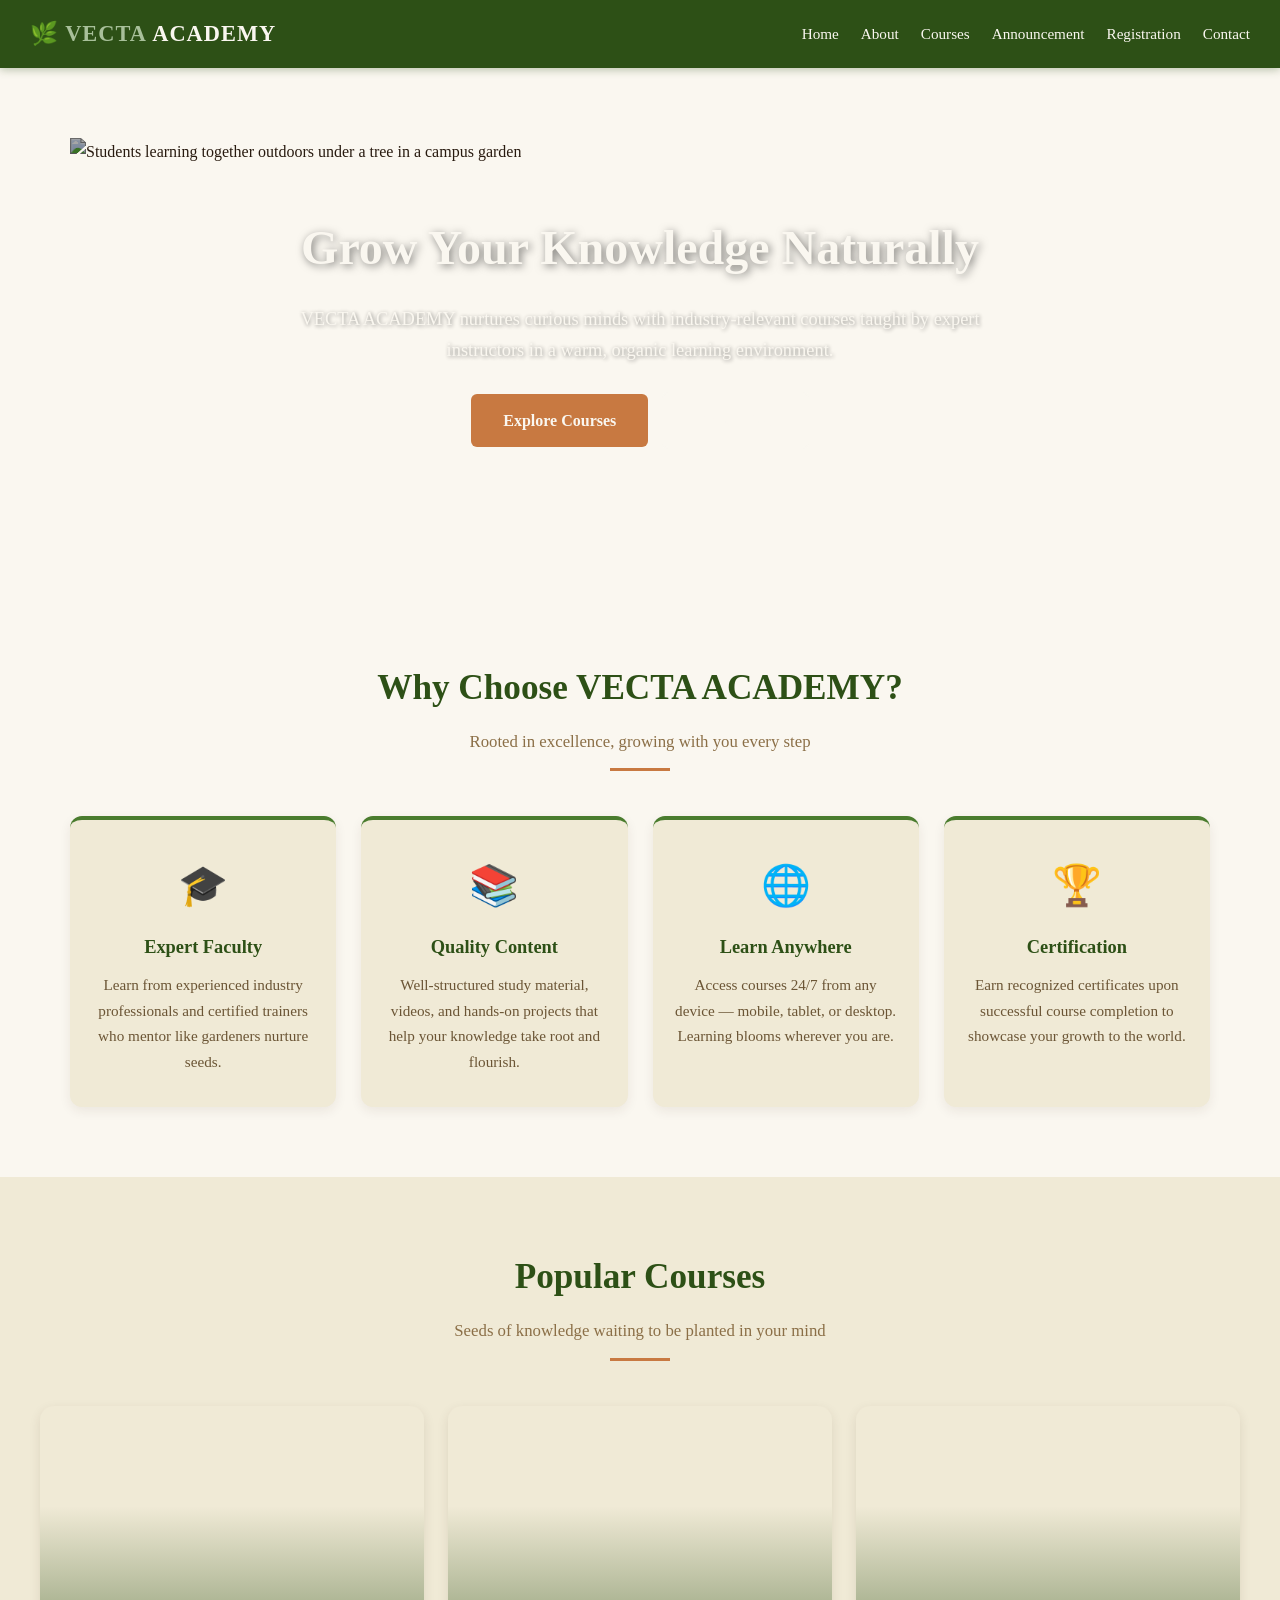
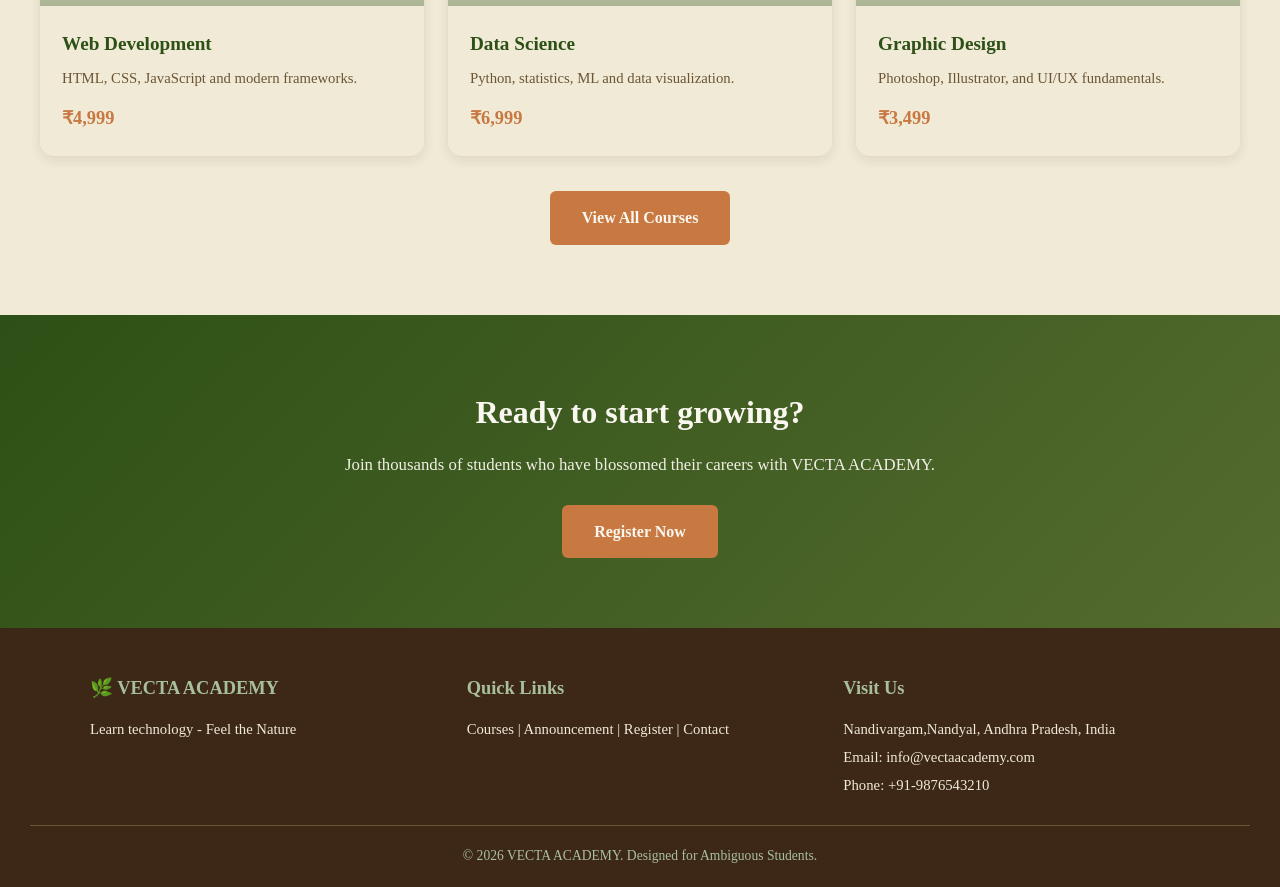
==== VECTA Academy/index.html @ f72a2542 "update v4" ====
<!-- ============== FILE: index.html ============== -->
<!DOCTYPE html>
<html lang="en">
<head>
<meta charset="UTF-8">
<meta name="viewport" content="width=device-width, initial-scale=1.0">
<title>VECTA ACADEMY | Grow Your Knowledge Naturally</title>
<meta name="description" content="VECTA ACADEMY offers quality online courses in programming, design, data science and more. Join thousands of learners today.">
<meta name="keywords" content="VECTA ACADEMY, online courses, learning platform, programming courses, web development, data science, education">
<style>
  :root{
    --forest:#2d5016;
    --forest-light:#4a7c2e;
    --sage:#a8c09a;
    --sage-light:#d4e4cc;
    --earth:#8b6f47;
    --earth-dark:#6b5535;
    --terracotta:#c87941;
    --cream:#faf7f0;
    --cream-dark:#f0ead6;
    --bark:#3d2817;
    --moss:#556b2f;
  }
  *{margin:0;padding:0;box-sizing:border-box;font-family:'Georgia','Times New Roman',serif}
  body{background:var(--cream);color:var(--bark);line-height:1.7}
  a{text-decoration:none;color:inherit}

  header{background:var(--forest);color:var(--cream);padding:15px 30px;display:flex;justify-content:space-between;align-items:center;position:sticky;top:0;z-index:100;box-shadow:0 2px 8px rgba(45,80,22,.3)}
  .logo{font-size:1.4rem;font-weight:bold;color:var(--sage);letter-spacing:1px;font-family:'Georgia',serif}
  .logo span{color:var(--cream)}
  nav ul{display:flex;list-style:none;gap:22px}
  nav ul li a{font-weight:500;transition:color .2s;font-size:.95rem}
  nav ul li a:hover{color:var(--sage)}
  .menu-toggle{display:none;background:none;border:none;color:var(--cream);font-size:1.6rem;cursor:pointer}

  .hero{position:relative;height:520px;overflow:hidden}
  .hero img{width:100%;height:100%;object-fit:cover;filter:brightness(.65)}
  .hero-overlay{position:absolute;inset:0;display:flex;flex-direction:column;justify-content:center;align-items:center;text-align:center;color:var(--cream);padding:0 20px}
  .hero-overlay h1{font-size:3rem;margin-bottom:15px;text-shadow:2px 2px 8px rgba(0,0,0,.5);max-width:800px}
  .hero-overlay p{font-size:1.15rem;max-width:700px;margin-bottom:25px;opacity:.95;text-shadow:1px 1px 4px rgba(0,0,0,.5)}
  .btn{display:inline-block;background:var(--terracotta);color:var(--cream);padding:13px 32px;border-radius:6px;font-weight:bold;transition:transform .2s,background .2s;border:none;cursor:pointer;font-size:1rem;font-family:'Georgia',serif}
  .btn:hover{background:var(--earth-dark);transform:translateY(-2px)}
  .btn-outline{background:transparent;border:2px solid var(--cream);margin-left:10px}
  .btn-outline:hover{background:var(--cream);color:var(--forest)}

  section{padding:70px 30px;max-width:1200px;margin:0 auto}
  .section-title{text-align:center;margin-bottom:45px}
  .section-title h2{font-size:2.2rem;color:var(--forest);margin-bottom:10px;font-family:'Georgia',serif}
  .section-title p{color:var(--earth);font-size:1.05rem}
  .section-title::after{content:'';display:block;width:60px;height:3px;background:var(--terracotta);margin:12px auto 0}

  .highlights{display:grid;grid-template-columns:repeat(auto-fit,minmax(230px,1fr));gap:25px}
  .highlight-card{background:var(--cream-dark);padding:32px 22px;border-radius:12px;text-align:center;border-top:4px solid var(--forest-light);transition:transform .3s,box-shadow .3s;box-shadow:0 4px 12px rgba(61,40,23,.08)}
  .highlight-card:hover{transform:translateY(-5px);box-shadow:0 10px 25px rgba(61,40,23,.15)}
  .highlight-card .icon{font-size:2.5rem;margin-bottom:12px}
  .highlight-card h3{color:var(--forest);margin-bottom:8px;font-size:1.15rem}
  .highlight-card p{color:var(--earth-dark);font-size:.95rem}

  .courses-preview{background:var(--cream-dark);max-width:100%}
  .course-grid{display:grid;grid-template-columns:repeat(auto-fit,minmax(290px,1fr));gap:24px;max-width:1200px;margin:0 auto}
  .course-card{background:var(--cream-dark);border-radius:14px;overflow:hidden;box-shadow:0 4px 12px rgba(61,40,23,.1);transition:transform .3s,box-shadow .3s}
  .course-card:hover{transform:translateY(-6px);box-shadow:0 12px 28px rgba(61,40,23,.18)}
  .course-card .thumb{height:200px;background-size:cover;background-position:center;position:relative}
  .course-card .thumb::after{content:'';position:absolute;inset:0;background:linear-gradient(180deg,transparent 50%,rgba(45,80,22,.35) 100%)}
  .course-card .info{padding:22px}
  .course-card h3{color:var(--forest);margin-bottom:6px;font-size:1.2rem}
  .course-card p{color:var(--earth-dark);font-size:.92rem;margin-bottom:12px}
  .course-card .price{color:var(--terracotta);font-weight:bold;font-size:1.15rem}

  .cta{background:linear-gradient(135deg,var(--forest),var(--moss));color:var(--cream);text-align:center;padding:70px 30px;max-width:100%}
  .cta h2{font-size:2rem;margin-bottom:12px;font-family:'Georgia',serif}
  .cta p{margin-bottom:25px;opacity:.95;font-size:1.05rem}

  footer{background:var(--bark);color:var(--cream-dark);padding:45px 30px 20px;text-align:center}
  footer h4{color:var(--sage);margin-bottom:12px;font-size:1.15rem}
  .footer-grid{display:grid;grid-template-columns:repeat(auto-fit,minmax(220px,1fr));gap:30px;max-width:1100px;margin:0 auto 25px;text-align:left}
  .footer-grid p,.footer-grid a{color:var(--cream-dark);font-size:.92rem;line-height:1.9}
  .footer-grid a:hover{color:var(--sage)}
  .copyright{border-top:1px solid var(--earth-dark);padding-top:18px;font-size:.85rem;color:var(--sage)}

@media (max-width:1024px){
  /* Mobile/tablet navigation */
  .menu-toggle{
    display:block;
  }

  nav ul{
    display:none;
    flex-direction:column;
    position:absolute;
    top:60px;
    right:0;
    background:var(--forest);
    width:240px;
    padding:20px;
    gap:15px;
    box-shadow:-2px 2px 10px rgba(0,0,0,.3);
  }

  nav ul.show{
    display:flex;
  }

  /* Hero and sections */
  .hero{
    height:420px;
  }

  .hero-overlay h1{
    font-size:2.2rem;
  }

  section{
    padding:50px 20px;
  }

  .btn-outline{
    margin-left:0;
    margin-top:10px;
  }

  /* Courses */
  .course-card .thumb{
    height:170px;
  }
}

/* Extra refinement for small mobile screens */
@media (max-width:768px){
  .hero{
    height:400px;
  }

  .hero-overlay h1{
    font-size:2rem;
  }

  section{
    padding:45px 18px;
  }

  .course-card .thumb{
    height:160px;
  }
}
</style>
</head>
<body>

<header>
  <a href="index.html" class="logo">🌿 VECTA <span>ACADEMY</span></a>
  <button class="menu-toggle" onclick="toggleMenu()">☰</button>
  <nav>
    <ul id="navMenu">
      <li><a href="index.html">Home</a></li>
      <li><a href="about.html">About</a></li>
      <li><a href="courses.html">Courses</a></li>
      <li><a href="announcement.html">Announcement</a></li>
      <li><a href="registration.html">Registration</a></li>
      <li><a href="contact.html">Contact</a></li>
    </ul>
  </nav>
</header>

<section class="hero">
  <img src="https://image.qwenlm.ai/public_source/b63162a8-5914-4972-a6ab-262af50b616a/1b5545d31-c46a-485a-b1ed-5477ce9074e2.png" alt="Students learning together outdoors under a tree in a campus garden">
  <div class="hero-overlay">
    <h1>Grow Your Knowledge Naturally</h1>
    <p>VECTA ACADEMY nurtures curious minds with industry-relevant courses taught by expert instructors in a warm, organic learning environment.</p>
    <div>
      <a href="courses.html" class="btn">Explore Courses</a>
      <a href="registration.html" class="btn btn-outline">Enroll Now</a>
    </div>
  </div>
</section>

<section>
  <div class="section-title">
    <h2>Why Choose VECTA ACADEMY?</h2>
    <p>Rooted in excellence, growing with you every step</p>
  </div>
  <div class="highlights">
    <div class="highlight-card">
      <div class="icon">🎓</div>
      <h3>Expert Faculty</h3>
      <p>Learn from experienced industry professionals and certified trainers who mentor like gardeners nurture seeds.</p>
    </div>
    <div class="highlight-card">
      <div class="icon">📚</div>
      <h3>Quality Content</h3>
      <p>Well-structured study material, videos, and hands-on projects that help your knowledge take root and flourish.</p>
    </div>
    <div class="highlight-card">
      <div class="icon">🌐</div>
      <h3>Learn Anywhere</h3>
      <p>Access courses 24/7 from any device — mobile, tablet, or desktop. Learning blooms wherever you are.</p>
    </div>
    <div class="highlight-card">
      <div class="icon">🏆</div>
      <h3>Certification</h3>
      <p>Earn recognized certificates upon successful course completion to showcase your growth to the world.</p>
    </div>
  </div>
</section>

<section class="courses-preview">
  <div class="section-title">
    <h2>Popular Courses</h2>
    <p>Seeds of knowledge waiting to be planted in your mind</p>
  </div>
  <div class="course-grid">
    <div class="course-card">
      <div class="thumb" style="background-image:url('https://image.qwenlm.ai/public_source/b63162a8-5914-4972-a6ab-262af50b616a/1df2da871-87fb-4773-a3b3-bad8ac7b5708.png')" role="img" aria-label="Laptop with code on a wooden desk beside potted ferns and herbal tea"></div>
      <div class="info">
        <h3>Web Development</h3>
        <p>HTML, CSS, JavaScript and modern frameworks.</p>
        <span class="price">₹4,999</span>
      </div>
    </div>
    <div class="course-card">
      <div class="thumb" style="background-image:url('https://image.qwenlm.ai/public_source/b63162a8-5914-4972-a6ab-262af50b616a/1279eaad5-2e13-4d25-9c55-5e5fb7b3c987.png')" role="img" aria-label="Laptop showing data charts on a wooden table with plants and notebook"></div>
      <div class="info">
        <h3>Data Science</h3>
        <p>Python, statistics, ML and data visualization.</p>
        <span class="price">₹6,999</span>
      </div>
    </div>
    <div class="course-card">
      <div class="thumb" style="background-image:url('https://image.qwenlm.ai/public_source/b63162a8-5914-4972-a6ab-262af50b616a/1e7d97a32-d5cb-435e-980b-bfd833a3218f.png')" role="img" aria-label="Sketchbook, watercolor palette and tablet with floral design on rustic wooden table"></div>
      <div class="info">
        <h3>Graphic Design</h3>
        <p>Photoshop, Illustrator, and UI/UX fundamentals.</p>
        <span class="price">₹3,499</span>
      </div>
    </div>
  </div>
  <div style="text-align:center;margin-top:35px">
    <a href="courses.html" class="btn">View All Courses</a>
  </div>
</section>

<section class="cta">
  <h2>Ready to start growing?</h2>
  <p>Join thousands of students who have blossomed their careers with VECTA ACADEMY.</p>
  <a href="registration.html" class="btn">Register Now</a>
</section>

<footer>
  <div class="footer-grid">
    <div>
      <h4>🌿 VECTA ACADEMY</h4>
      <p>Learn technology - Feel the Nature</p>
    </div>
    <div>
      <h4>Quick Links</h4>
      <p><a href="courses.html">Courses</a> | <a href="announcement.html">Announcement</a> | <a href="registration.html">Register</a> | <a href="contact.html">Contact</a></p>
    </div>
    <div>
      <h4>Visit Us</h4>
      <p>Nandivargam,Nandyal, Andhra Pradesh, India<br>Email: info@vectaacademy.com<br>Phone: +91-9876543210</p>
    </div>
  </div>
  <div class="copyright">© 2026 VECTA ACADEMY. Designed for Ambiguous Students.</div>
</footer>

<script>
  function toggleMenu(){
    document.getElementById('navMenu').classList.toggle('show');
  }
</script>

</body>
</html>
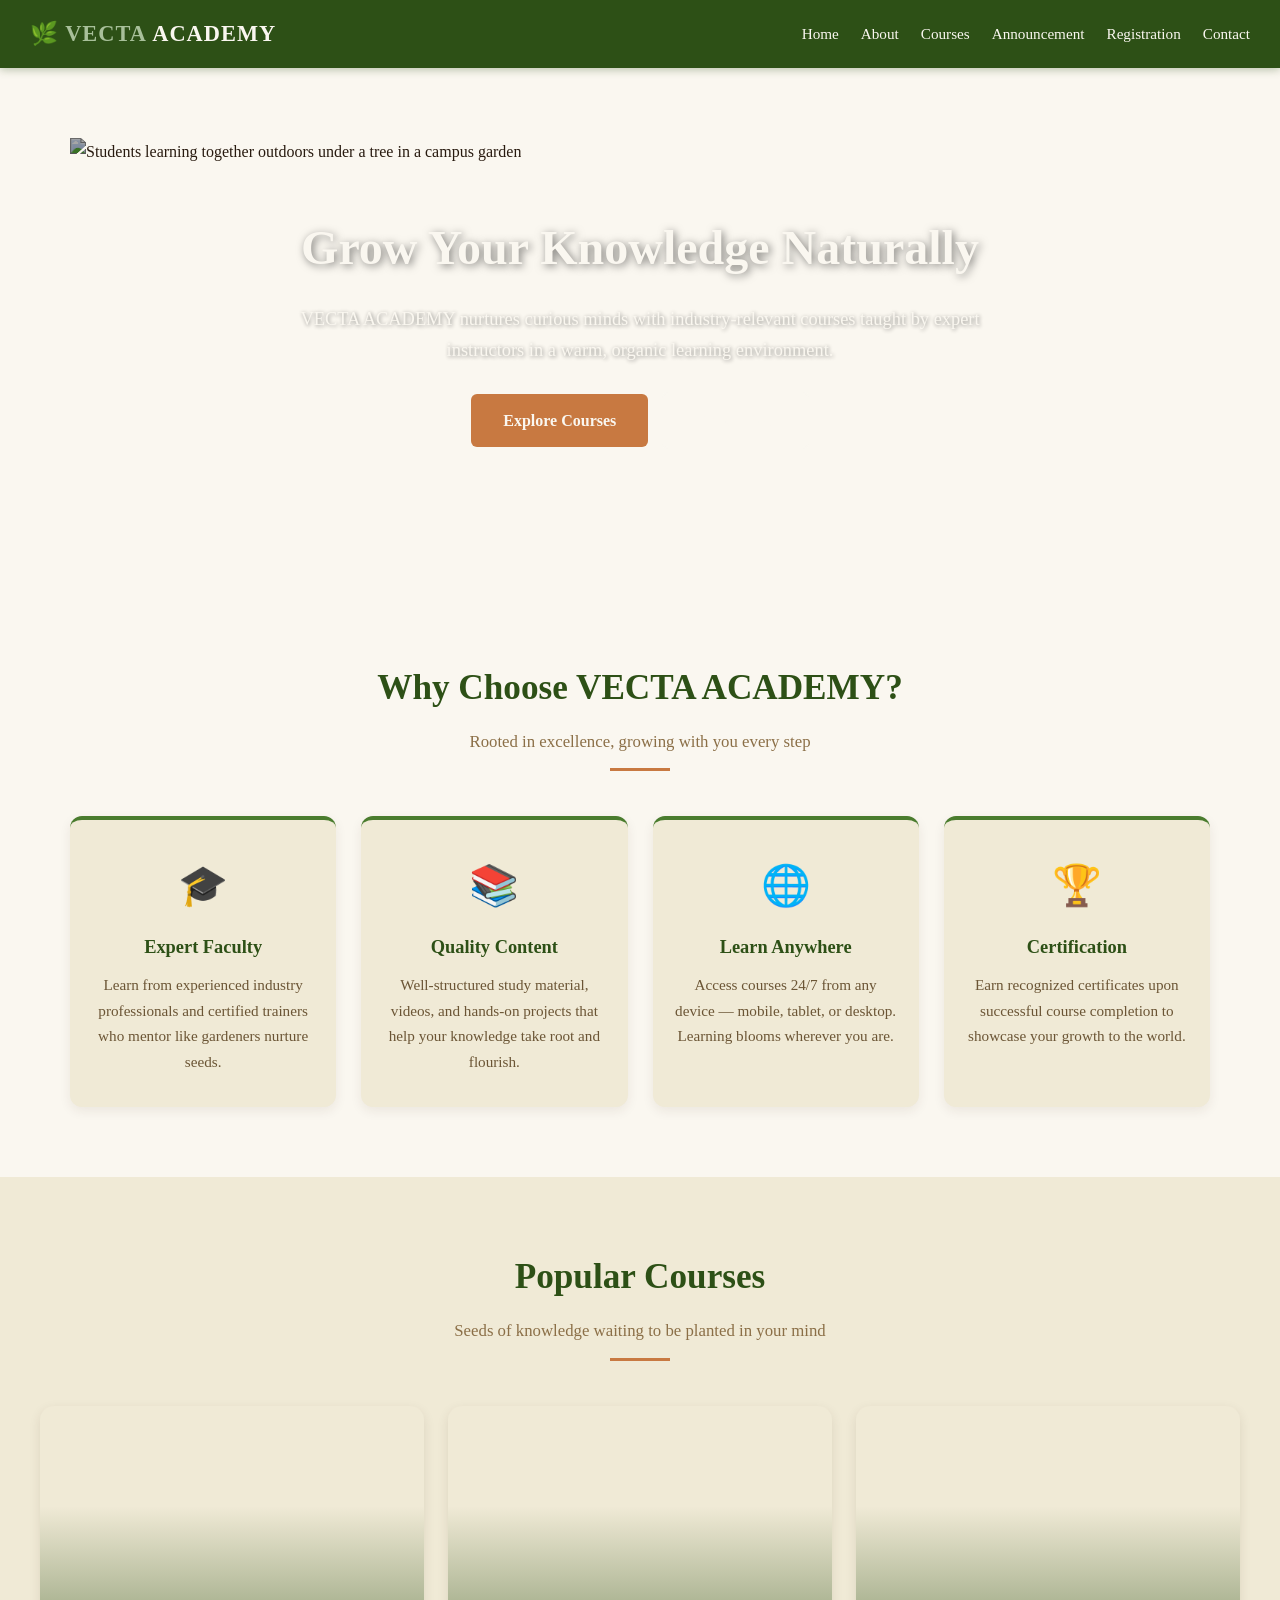
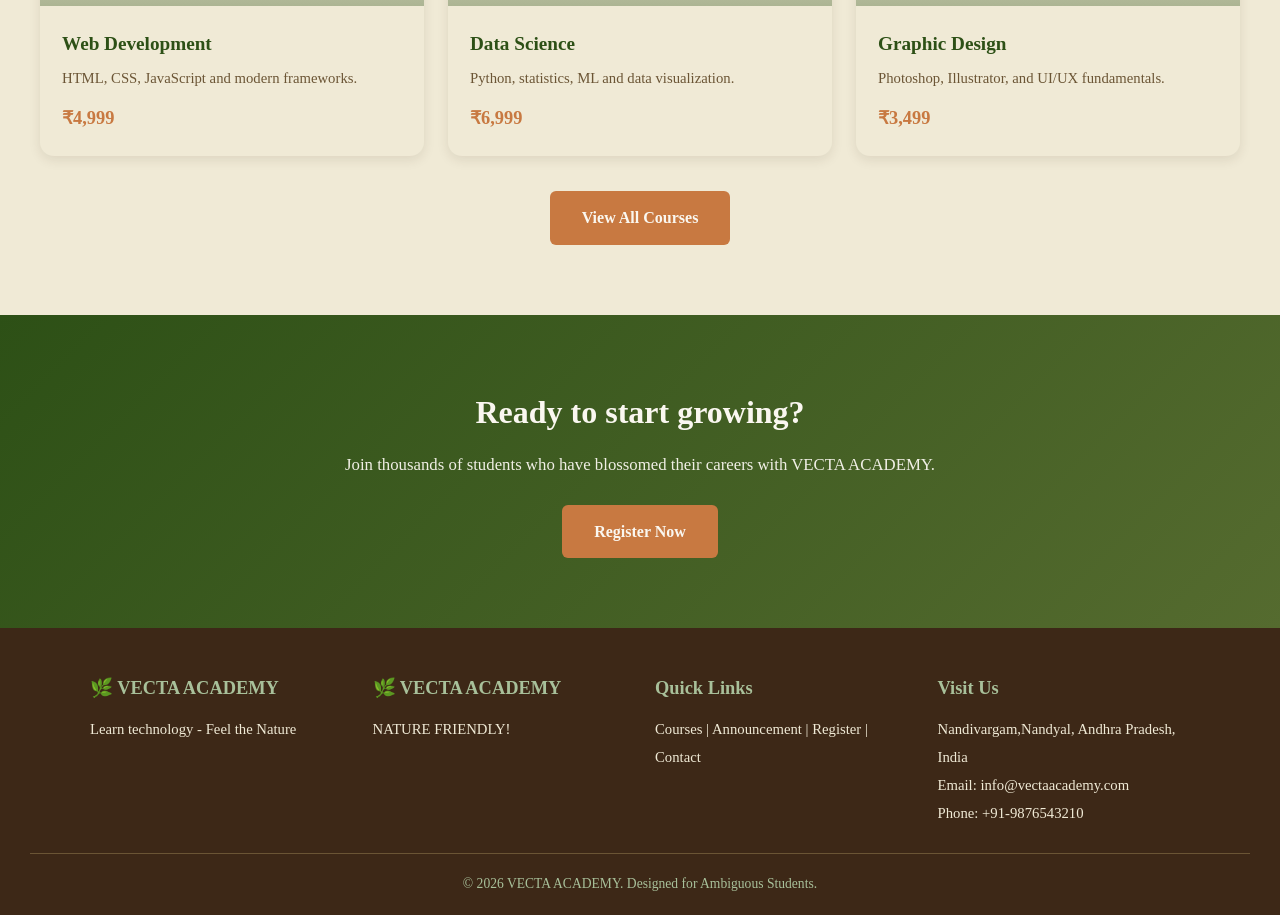
==== commit 06cbb6f8: "update v4" ====
--- a/VECTA Academy/index.html
+++ b/VECTA Academy/index.html
@@ -253,6 +253,10 @@
       <p>Learn technology - Feel the Nature</p>
     </div>
     <div>
+      <h4>🌿 VECTA ACADEMY</h4>
+      <p>NATURE FRIENDLY!</p>
+    </div>
+    <div>
       <h4>Quick Links</h4>
       <p><a href="courses.html">Courses</a> | <a href="announcement.html">Announcement</a> | <a href="registration.html">Register</a> | <a href="contact.html">Contact</a></p>
     </div>
